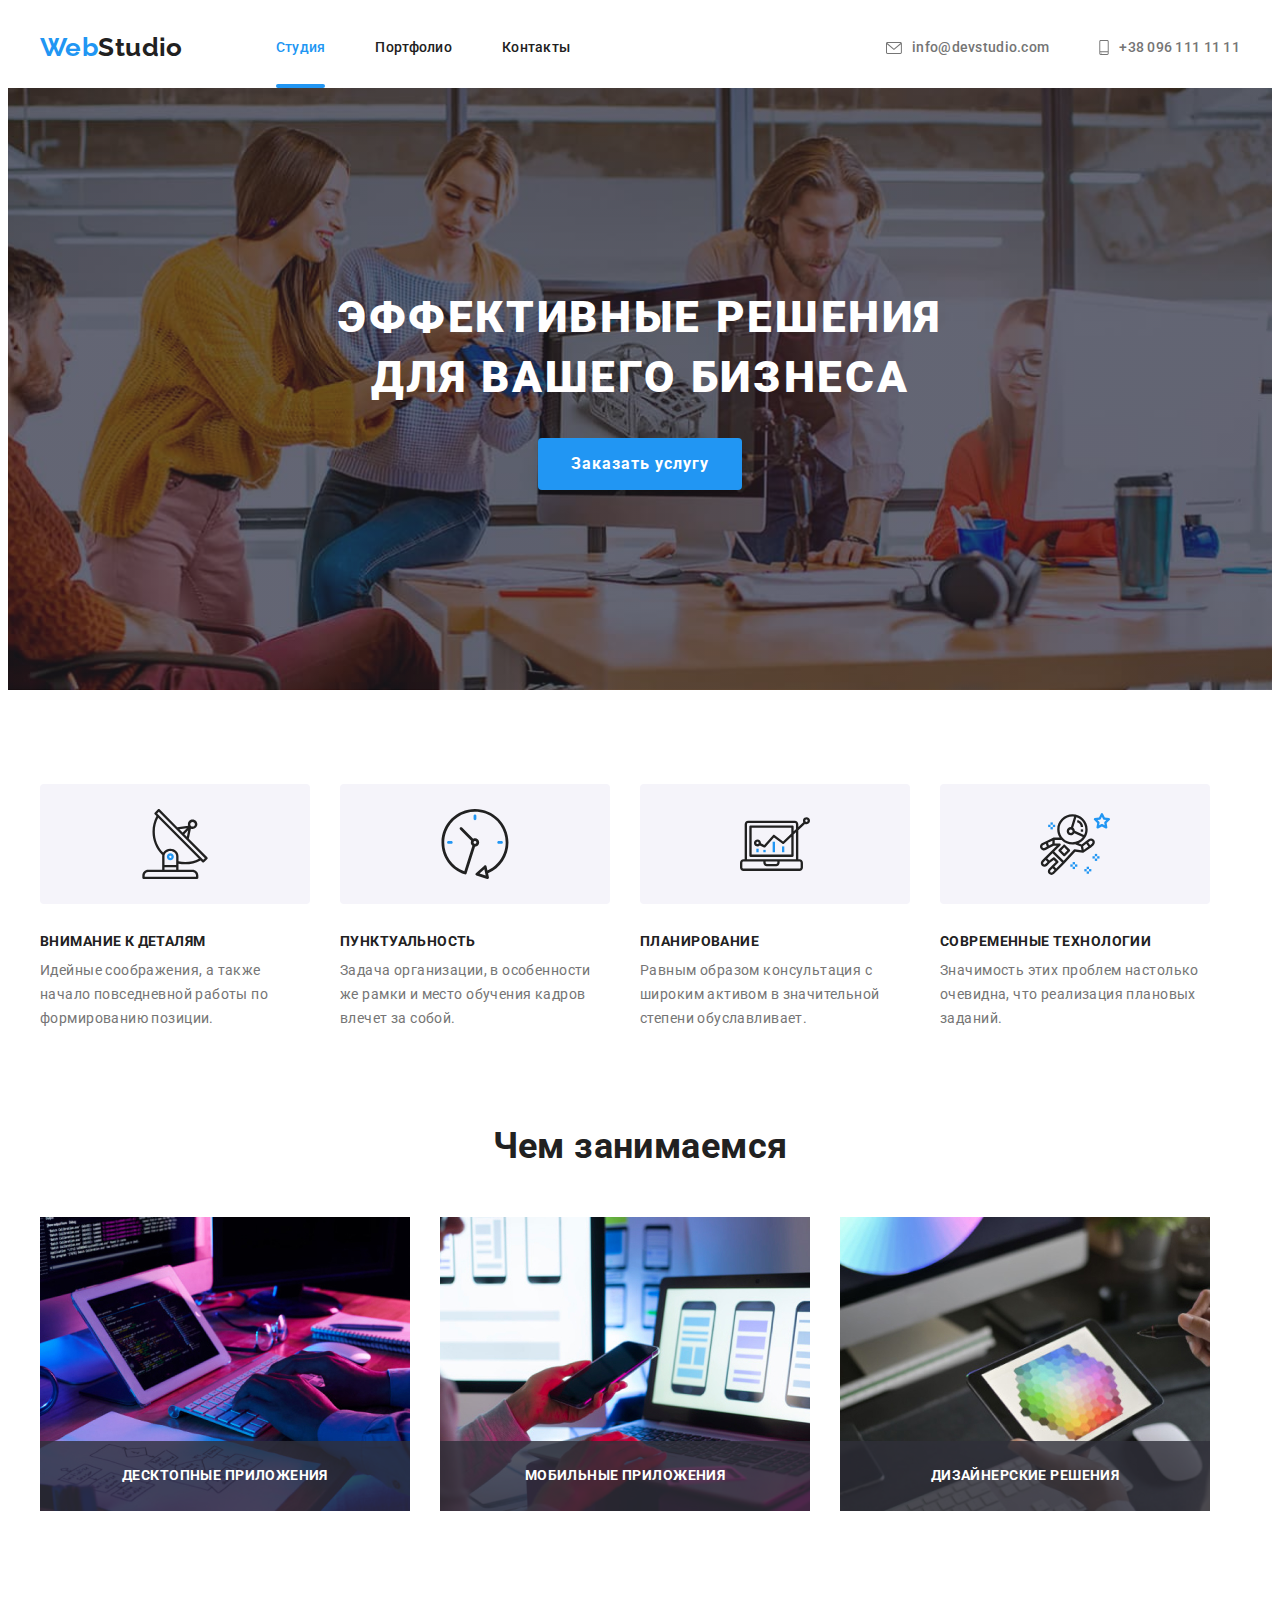
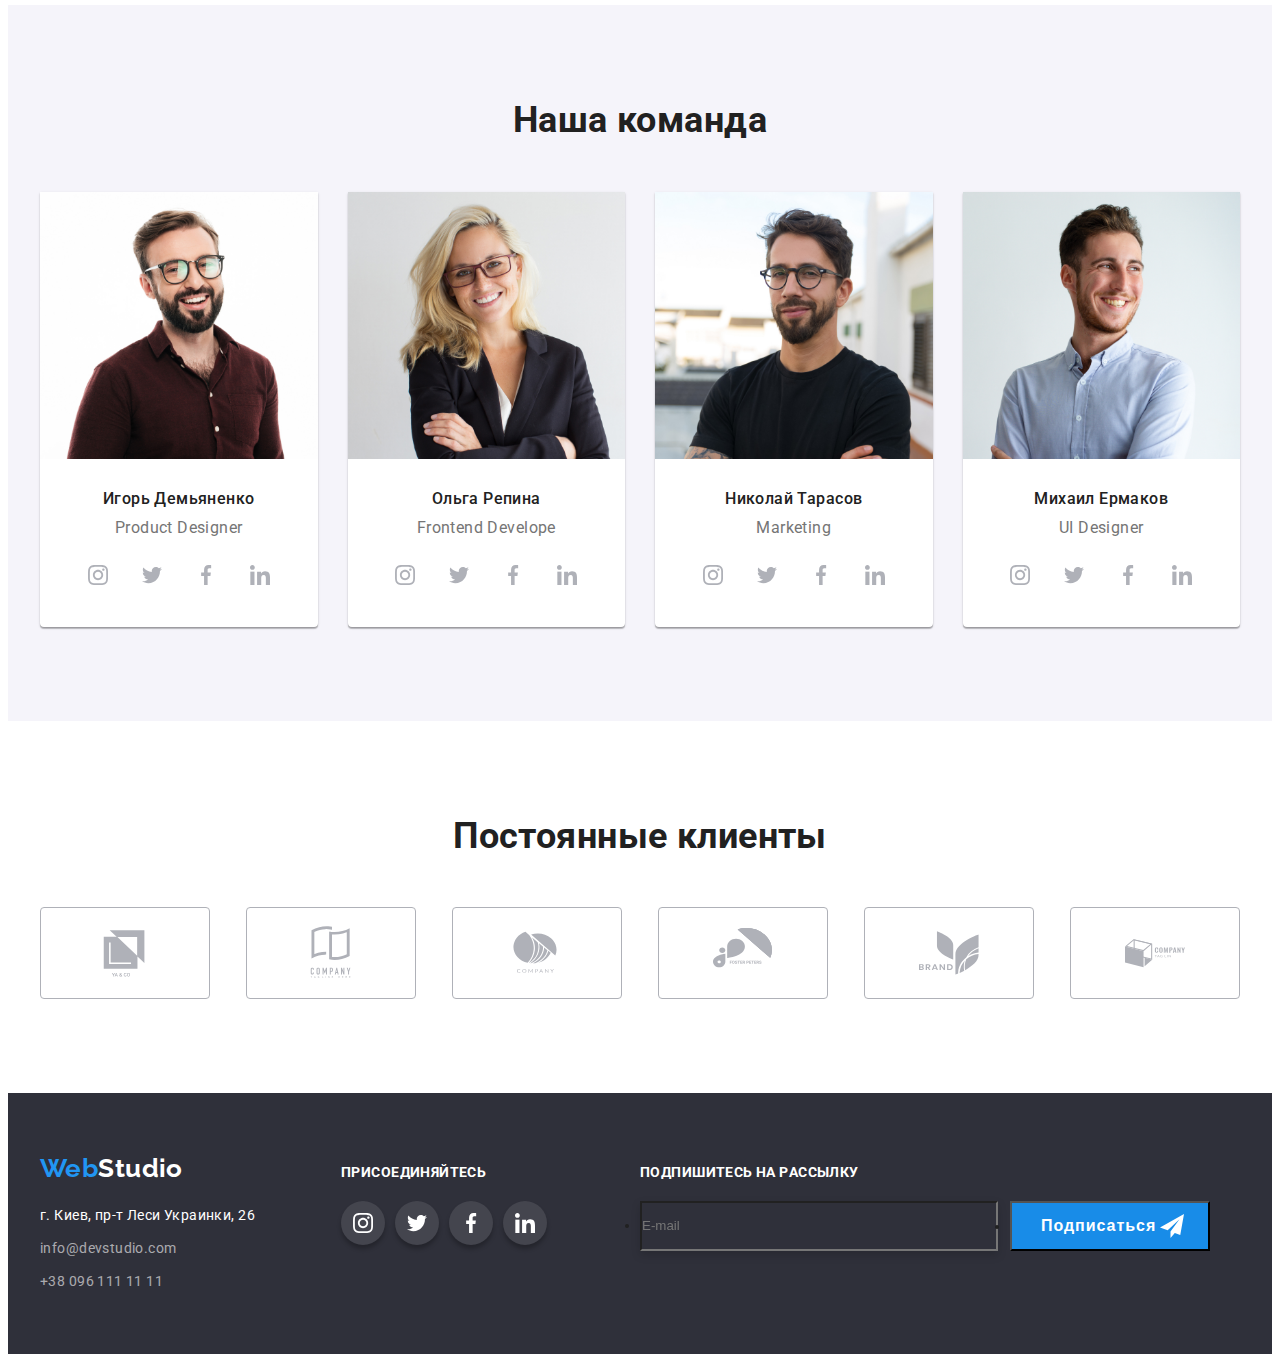
==== index.html @ fbd54453 "hw6" ====
<!DOCTYPE html>
<html lang="ru">
  <head>
    <meta charset="UTF-8" />
    <meta http-equiv="X-UA-Compatible" content="IE=edge" />
    <meta name="viewport" content="width=device-width, initial-scale=1.0" />
    <title>Document</title>
    <link rel="preconnect" href="https://fonts.googleapis.com" />
    <link rel="preconnect" href="https://fonts.gstatic.com" crossorigin />
    <link
      href="https://fonts.googleapis.com/css2?family=Raleway:wght@700&family=Roboto:wght@400;500;700;900&display=swap"
      rel="stylesheet"
    />
    <link
      rel="stylesheet"
      href="https://cdnjs.cloudflare.com/ajax/libs/modern-normalize/1.1.0/modern-normalize.min.css"
      integrity="sha512-wpPYUAdjBVSE4KJnH1VR1HeZfpl1ub8YT/NKx4PuQ5NmX2tKuGu6U/JRp5y+Y8XG2tV+wKQpNHVUX03MfMFn9Q=="
      crossorigin="anonymous"
      referrerpolicy="no-referrer"
    />
    <link rel="stylesheet" href="./css/styles.css" />
  </head>
  <body>
    <!--шапка-->
    <header class="header">
      <div class="container header-nav">
        <nav class="header-navigation">
          <a class="header-logo link" href=""
            >Web<span class="studio">Studio</span></a
          >
          <ul class="header-list list">
            <li class="header-item">
              <a class="header-link link current" href="./index.html">Студия</a>
            </li>
            <li class="header-item">
              <a href="./portfolio.html" class="header-link link">Портфолио</a>
            </li>
            <li class="header-item">
              <a href="" class="header-link link">Контакты</a>
            </li>
          </ul>
        </nav>
        <ul class="header-contact list">
          <li class="item">
            <a class="header-mail link" href="mailto:info@devstudio.com ">
              <svg class="icon-header-mail" width="16" height="12">
                <use href="./img/symbol-defs.svg#icon-mail"></use>
              </svg>
              info@devstudio.com</a
            >
          </li>
          <li class="item">
            <a class="header-tel link" href="tel:+380961111111">
              <svg class="icon-header-tel" width="10" height="15">
                <use href="./img/symbol-defs.svg#icon-smartphone3"></use>
              </svg>
              +38 096 111 11 11</a
            >
          </li>
        </ul>
      </div>
    </header>
    <main>
      <!--Герой-->
      <section class="hero">
        <div class="container">
          <h1 class="hero-title">
            Эффективные решения <br />для вашего бизнеса
          </h1>
          <button class="hero-btn" type="button" data-modal-open>
            Заказать услугу
          </button>
        </div>
      </section>
      <!--Особенности-->
      <section class="specifics-section">
        <div class="container">
          <h2 class="visually-hidden">Особенности</h2>
          <ul class="specifics-list list">
            <li class="specifics-item">
              <div class="icon">
                <svg class="icon-specifics" width="70" height="70">
                  <use href="./img/symbol-defs.svg#icon-antenna"></use>
                </svg>
              </div>
              <h3 class="specifics-title">Внимание к деталям</h3>
              <p class="specifics-text">
                Идейные соображения, а также начало повседневной работы по
                формированию позиции.
              </p>
            </li>
            <li class="specifics-item">
              <div class="icon">
                <svg class="icon-specifics" width="70" height="70">
                  <use href="./img/symbol-defs.svg#icon-clock"></use>
                </svg>
              </div>
              <h3 class="specifics-title">Пунктуальность</h3>
              <p class="specifics-text">
                Задача организации, в особенности же рамки и место обучения
                кадров влечет за собой.
              </p>
            </li>
            <li class="specifics-item">
              <div class="icon">
                <svg class="icon-specifics" width="70" height="70">
                  <use href="./img/symbol-defs.svg#icon-diagram"></use>
                </svg>
              </div>
              <h3 class="specifics-title">Планирование</h3>
              <p class="specifics-text">
                Равным образом консультация с широким активом в значительной
                степени обуславливает.
              </p>
            </li>
            <li class="specifics-item">
              <div class="icon">
                <svg class="icon-specifics" width="70" height="70">
                  <use href="./img/symbol-defs.svg#icon-astronaut"></use>
                </svg>
              </div>
              <h3 class="specifics-title">Современные технологии</h3>
              <p class="specifics-text">
                Значимость этих проблем настолько очевидна, что реализация
                плановых заданий.
              </p>
            </li>
          </ul>
        </div>
      </section>
      <!--Чем занимаемся-->
      <section class="about-section">
        <div class="container">
          <h2 class="about-title">Чем занимаемся</h2>
          <ul class="about-list list">
            <li class="about-item">
              <div class="box-about">
                <img src="./img/studio/img.jpg" alt="computer" width="370" />
                <p class="text-box-about">Десктопные приложения</p>
              </div>
            </li>
            <li class="about-item">
              <div class="box-about">
                <img src="./img/studio/img(1).jpg" alt="phone" width="370" />
                <p class="text-box-about">Мобильные приложения</p>
              </div>
            </li>
            <li class="about-item">
              <div class="box-about">
                <img src="./img/studio/img(2).jpg" alt="tablet" width="370" />
                <p class="text-box-about">Дизайнерские решения</p>
              </div>
            </li>
          </ul>
        </div>
      </section>
      <!--Наша команда-->
      <section class="team team-section">
        <div class="container">
          <h2 class="team-main-title">Наша команда</h2>
          <ul class="team-list list">
            <li class="team-item">
              <img
                class="team-img"
                src="./img/team/igor.jpg"
                alt="igordemjanenko"
                width="270"
              />
              <div class="name-team">
                <h3 class="team-title">Игорь Демьяненко</h3>
                <p class="team-text">Product Designer</p>
                <div class="icon-team">
                  <ul class="social-icon-list list">
                    <li class="social-icon-item">
                      <a class="icon-social-link" href="">
                        <svg class="icon-social" width="20" height="20">
                          <use
                            href="./img/symbol-defs.svg#icon-instagram"
                          ></use>
                        </svg>
                      </a>
                    </li>
                    <li class="social-icon-item">
                      <a class="icon-social-link" href="">
                        <svg class="icon-social" width="20" height="20">
                          <use href="./img/symbol-defs.svg#icon-twitter"></use>
                        </svg>
                      </a>
                    </li>
                    <li class="social-icon-item">
                      <a class="icon-social-link" href="">
                        <svg class="icon-social" width="20" height="20">
                          <use href="./img/symbol-defs.svg#icon-facebook"></use>
                        </svg>
                      </a>
                    </li>
                    <li class="social-icon-item">
                      <a class="icon-social-link" href="">
                        <svg class="icon-social" width="20" height="20">
                          <use href="./img/symbol-defs.svg#icon-linkedin"></use>
                        </svg>
                      </a>
                    </li>
                  </ul>
                </div>
              </div>
            </li>
            <li class="team-item">
              <img
                class="team-img"
                src="./img/team/olga.jpg"
                alt="olgarepina"
                width="270"
              />
              <div class="name-team">
                <h3 class="team-title">Ольга Репина</h3>
                <p class="team-text">Frontend Develope</p>

                <div class="icon-team">
                  <ul class="social-icon-list list">
                    <li class="social-icon-item">
                      <a class="icon-social-link" href="">
                        <svg class="icon-social" width="20" height="20">
                          <use
                            href="./img/symbol-defs.svg#icon-instagram"
                          ></use>
                        </svg>
                      </a>
                    </li>
                    <li class="social-icon-item">
                      <a class="icon-social-link" href="">
                        <svg class="icon-social" width="20" height="20">
                          <use href="./img/symbol-defs.svg#icon-twitter"></use>
                        </svg>
                      </a>
                    </li>
                    <li class="social-icon-item">
                      <a class="icon-social-link" href="">
                        <svg class="icon-social" width="20" height="20">
                          <use href="./img/symbol-defs.svg#icon-facebook"></use>
                        </svg>
                      </a>
                    </li>
                    <li class="social-icon-item">
                      <a class="icon-social-link" href="">
                        <svg class="icon-social" width="20" height="20">
                          <use href="./img/symbol-defs.svg#icon-linkedin"></use>
                        </svg>
                      </a>
                    </li>
                  </ul>
                </div>
              </div>
            </li>
            <li class="team-item">
              <img
                class="team-img"
                src="./img/team/nikolai.jpg"
                alt="mukolatarasov"
                width="270"
              />
              <div class="name-team">
                <h3 class="team-title">Николай Тарасов</h3>
                <p class="team-text">Marketing</p>
                <div class="icon-team">
                  <ul class="social-icon-list list">
                    <li class="social-icon-item">
                      <a class="icon-social-link" href="">
                        <svg class="icon-social" width="20" height="20">
                          <use
                            href="./img/symbol-defs.svg#icon-instagram"
                          ></use>
                        </svg>
                      </a>
                    </li>
                    <li class="social-icon-item">
                      <a class="icon-social-link" href="">
                        <svg class="icon-social" width="20" height="20">
                          <use href="./img/symbol-defs.svg#icon-twitter"></use>
                        </svg>
                      </a>
                    </li>
                    <li class="social-icon-item">
                      <a class="icon-social-link" href="">
                        <svg class="icon-social" width="20" height="20">
                          <use href="./img/symbol-defs.svg#icon-facebook"></use>
                        </svg>
                      </a>
                    </li>
                    <li class="social-icon-item">
                      <a class="icon-social-link" href="">
                        <svg class="icon-social" width="20" height="20">
                          <use href="./img/symbol-defs.svg#icon-linkedin"></use>
                        </svg>
                      </a>
                    </li>
                  </ul>
                </div>
              </div>
            </li>
            <li class="team-item">
              <img
                class="team-img"
                src="./img/team/muhail.jpg"
                alt="muhailermakov"
                width="270"
              />
              <div class="name-team">
                <h3 class="team-title">Михаил Ермаков</h3>
                <p class="team-text">UI Designer</p>
                <div class="icon-team">
                  <ul class="social-icon-list list">
                    <li class="social-icon-item">
                      <a class="icon-social-link" href="">
                        <svg class="icon-social" width="20" height="20">
                          <use
                            href="./img/symbol-defs.svg#icon-instagram"
                          ></use>
                        </svg>
                      </a>
                    </li>
                    <li class="social-icon-item">
                      <a class="icon-social-link" href="">
                        <svg class="icon-social" width="20" height="20">
                          <use href="./img/symbol-defs.svg#icon-twitter"></use>
                        </svg>
                      </a>
                    </li>
                    <li class="social-icon-item">
                      <a class="icon-social-link" href="">
                        <svg class="icon-social" width="20" height="20">
                          <use href="./img/symbol-defs.svg#icon-facebook"></use>
                        </svg>
                      </a>
                    </li>
                    <li class="social-icon-item">
                      <a class="icon-social-link" href="">
                        <svg class="icon-social" width="20" height="20">
                          <use href="./img/symbol-defs.svg#icon-linkedin"></use>
                        </svg>
                      </a>
                    </li>
                  </ul>
                </div>
              </div>
            </li>
          </ul>
        </div>
      </section>

      <!--Постійні клієнти-->
      <section class="client">
        <div class="container">
          <h2 class="client-title">Постоянные клиенты</h2>
          <ul class="client-list list">
            <li class="client-item">
              <a class="link-client" href="">
                <svg class="icon-client" width="106" height="60">
                  <use href="./img/symbol-defs.svg#icon-client1"></use>
                </svg>
              </a>
            </li>
            <li class="client-item">
              <a class="link-client" href="">
                <svg class="icon-client" width="106" height="60">
                  <use href="./img/symbol-defs.svg#icon-client2"></use>
                </svg>
              </a>
            </li>
            <li class="client-item">
              <a class="link-client" href="">
                <svg class="icon-client" width="106" height="60">
                  <use href="./img/symbol-defs.svg#icon-client3"></use>
                </svg>
              </a>
            </li>
            <li class="client-item">
              <a class="link-client" href="">
                <svg class="icon-client" width="106" height="60">
                  <use href="./img/symbol-defs.svg#icon-client4"></use>
                </svg>
              </a>
            </li>
            <li class="client-item">
              <a class="link-client" href="">
                <svg class="icon-client" width="106" height="60">
                  <use href="./img/symbol-defs.svg#icon-client5"></use>
                </svg>
              </a>
            </li>
            <li class="client-item">
              <a class="link-client" href="">
                <svg class="icon-client" width="106" height="60">
                  <use href="./img/symbol-defs.svg#icon-client6"></use>
                </svg>
              </a>
            </li>
          </ul>
        </div>
      </section>
    </main>
    <footer class="footer">
      <div class="container footer-container">
        <div class="footermain">
          <a class="footer-logo link" href=""
            >Web<span class="footer-studio">Studio</span></a
          >
          <address class="footermain">
            <ul class="footer-list list">
              <li class="footer-item">
                <a
                  class="footer-address link"
                  href="https://goo.gl/maps/f1McvQRz6KP4o4kd8"
                  target="blank"
                  rel="noopener noreferrer"
                >
                  г. Киев, пр-т Леси Украинки, 26</a
                >
              </li>
              <li class="footer-item">
                <a class="footer-mail link" href="mailto:info@devstudio.com "
                  >info@devstudio.com</a
                >
              </li>
              <li class="footer-item">
                <a class="footer-tel link" href="tel:+380961111111"
                  >+38 096 111 11 11</a
                >
              </li>
            </ul>
          </address>
        </div>
        <div class="footer-icon">
          <p class="footer-text">ПРИСОЕДИНЯЙТЕСЬ</p>
          <ul class="footer-icon-list list">
            <li class="footer-icon-item">
              <a class="footer-link-item" href="">
                <svg class="icon-footer" width="20" height="20">
                  <use href="./img/symbol-defs.svg#icon-instagram"></use>
                </svg>
              </a>
            </li>
            <li class="footer-icon-item">
              <a class="footer-link-item" href="">
                <svg class="" width="20" height="20">
                  <use href="./img/symbol-defs.svg#icon-twitter"></use>
                </svg>
              </a>
            </li>
            <li class="footer-icon-item">
              <a class="footer-link-item" href="">
                <svg class="" width="20" height="20">
                  <use href="./img/symbol-defs.svg#icon-facebook"></use>
                </svg>
              </a>
            </li>
            <li class="footer-icon-item">
              <a class="footer-link-item" href="">
                <svg class="" width="20" height="20">
                  <use href="./img/symbol-defs.svg#icon-linkedin"></use>
                </svg>
              </a>
            </li>
          </ul>
        </div>



        <!--підписка на розсилку-->

        <div class="mail-input">
          <p class="input-text">ПОДПИШИТЕСЬ НА РAССЫЛКУ</p>
          <form class="input">
            <ul class="input-list">
              <li class="input-item">
              <label class="mail-input-label">
                <input
                  type="email"
                  name="mail"
                  placeholder="E-mail"
                  class="mail-input-bg"
                />
              </label>
              </li>
              <li class="input-item">
                <button class="footer-bg" type="submit">Подписаться
                  <svg class="icon-input" width="24" height="24">
                  <use href="./img/symbol-defs.svg#icon-send"></use>
                </svg>
                </button>
                
                </li>
              </ul>
         </div>
          </form>
        </div>
      </div>
    </footer>
    <div class="backdrop is-hidden" data-modal>
      <div class="modal">
        <button class="btn-modal" type="button" data-modal-close>
          <svg class="close-icon" width="18" height="18">
            <use href="./img/symbol-defs.svg#icon-close"></use>
          </svg>
        </button>

        <!--спливаюче вікно на "героєві"-->

        <form class="windows-form" autocomplete="off">
          <h2 class="form-text">Оставьте свои данные, мы вам перезвоним</h2>

          <label class="form-element " for="name"
            >Имя

            <input class="form-input" type="text" name="name" />
            <svg class="form-icon" width="18" height="18">
              <use href="./img/symbol-defs.svg#icon-person-black-18dp"></use>
            </svg>
          </label>

          <label for="tel" class="form-element "
            >Телефон
            <input class="form-input" type="tel" name="tel" />
            <svg class="form-icon" width="18" height="18">
              <use href="./img/symbol-defs.svg#icon-phone"></use>
            </svg>
          </label>

          <label for="email" class="form-element "
            >Пошта
            <input class="form-input" type="email" name="email" />
            <svg class="form-icon" width="18" height="18">
              <use href="./img/symbol-defs.svg#icon-email"></use>
            </svg>
          </label>

          <label class="form-element "
            >Коментарий
            <textarea
              class="textarea"
              name="comment"
              id=""
              cols="30"
              rows="10"
              placeholder="Введите текст"
            ></textarea>
          </label>

          <label class="checkbox">
            <input
              class="checkbox-input"
              type="checkbox"
              name=""
              value=""
              checked
            />
            <span class="box"></span>
            Соглашаюсь с рассылкой и принимаю
            <a href="" class="box-link"> Условия договора</a>
          </label>

          <button class="input-btn-modal" type="submit">Отправить</button>
        </form>
      </div>
    </div>

    <script src="./js/modal.js"></script>
  </body>
</html>
---- css/styles.css ----
/*Колір*/

:root{
    --title-text-color: #212121;
    --hero-text-color: #FFFFFF;
    --primary-text-color: #757575;
    --btn-second-color: #188CE8;
    --accent-color: #2196F3;
    --background-team-color:#F5F4FA;
    --background-color:#2F303A;
    --background-portfolio:#E5E5E5;
    --border-color:#ECECEC;
    --vector-color: #000000 ;
    --container-border-color: #EEEEEE;
    --icon-color:#AFB1B8;
}
body {
    font-family: Roboto,sans-serif;
    font-style: normal;
    font-size: 14px;
    letter-spacing: 0.03em;
    color: var(--title-text-color);
    background-color: var(--hero-text-color);
}
p, 
h1,
h2,
h3,
h4,
h5,
h6 {
    margin: 0;
}

    

img{
    display: block;
    height: auto;
    width: 100%;
    
}
.link{
    text-decoration: none;
}
.list{
    list-style: none;
    padding-left: 0;
    margin: 0;
}
.container{
    width: 1200px;
    padding-left: 15px;
    padding-right: 15px;
    margin: 0 auto;
}



/* шапка*/
.header-navigation{
    display: flex;
    align-items: center;
}
.header .container{
    display: flex;
    align-items: center;
}
.header-logo{
    padding-top: 24px;
    padding-bottom: 25px;
    font-family: Raleway,sans-serif;
    color: var(--accent-color);
    font-weight: 700;
    font-size: 26px;
    font-style: normal;
    line-height: 1.19;
    margin-right: 93px;
  
}
.studio{
    color: var(--title-text-color);
}
.header-link{
    font-weight: 500;
    line-height: 1.14;
    letter-spacing: 0.02em;
    color: var(--title-text-color); 
    transition: color 250ms cubic-bezier(0.4, 0, 0.2, 1);
}
.header-link:hover,
.header-link:focus{
    color: var(--accent-color);
}
header a{
    padding: 24px 0px;
}

.header-list{
    display: flex;
    align-items: center;
}
.header-list .link{

    display: block;
    padding-top: 32px;
    padding-bottom: 32px;
}
.header-list .header-item:not(:last-child){
    margin-right: 50px;
}
.header-list .header-link{
    position: relative;
    padding-bottom: 32px;
}
.header-list .current::after{
    content: "";
    position: absolute;
    bottom: 0;
    left: 0;
    width: 100%;
    height: 4px;
    background: var(--accent-color);
    border-radius: 2px;
}
.header-contact{
    margin-left: auto;
    display: flex;
}
.header-contact .item + .item{
    margin-left: 50px;
}
.header-nav{
    display: flex;
    align-items: center;
}

.header-mail{
    display: flex;
    justify-content: center;
    align-items: center;
    font-weight: 500;
    line-height: 1.14;
    letter-spacing: 0.02em;
    color: var(--primary-text-color);
    transition: color 250ms cubic-bezier(0.4, 0, 0.2, 1);
}
.header-tel{
    display: flex;
    justify-content: center;
    align-items: center;
    font-weight: 500;
    line-height: 1.14;
    letter-spacing: 0.02em;
    color: var(--primary-text-color);
    transition: color 250ms cubic-bezier(0.4, 0, 0.2, 1);
}
.header-mail:hover,
.header-mail:focus{
    color: var(--accent-color);
}
.header-tel:hover,
.header-tel:focus{
    color: var(--accent-color);
}
.current {
    color: var(--accent-color);
}

.icon-header-mail{
    margin-right: 10px;
    fill: currentColor;
}
.icon-header-tel {
    margin-right: 10px;
    fill: currentColor;
}
.header-mail:hover,
.header-mail:focus{
    fill:var(--accent-color)
}
/*герой*/
.hero{
    background-color: var(--background-color);
    text-align: center;
    padding-top: 200px;
    padding-bottom: 200px;

    max-width: 1600px;
    margin-left: auto;
    margin-right: auto;
    background-image: linear-gradient(rgba(47, 48, 58, 0.4), rgba(47, 48, 58, 0.4)), url(../img/hero/hero.jpg);
    background-repeat: no-repeat;
    background-position: center;
    background-size: cover;
}
.hero-title{
    font-weight: 900;
    font-size: 44px;
    line-height: 1.36;
    text-align: center;
    letter-spacing: 0.06em;
    text-transform: uppercase;
    color: var(--hero-text-color);
    margin-top: 0;
    margin-bottom: 30px;
}
.hero-btn{
    border-radius: 4px;
    border:1px solid transparent;
    box-shadow: 0px 4px 4px rgba(0, 0, 0, 0.15);
    padding: 10px 32px;
    font-family: inherit;
    font-weight: 700;
    font-size: 16px;
    line-height: 1.87;
    text-align: center;
    letter-spacing: 0.06em;
    color:var(--hero-text-color);
    background-color: var(--accent-color);
    cursor: pointer;
    transition: background-color 250ms cubic-bezier(0.4, 0, 0.2, 1);
    
}
.hero-btn:hover, 
.hero-btn:focus{
    background-color: var(--btn-second-color);
}


 /*особливості*/
 /*схований заголовок*/
 .visually-hidden{
     position: absolute;
     white-space: nowrap;
     width: 1px;
     height: 1px;
     overflow: hidden;
     border: 0;
     padding: 0;
     clip: rect(0 0 0 0);
     clip-path: inset(50%);
     margin: -1px;
 }
 .specifics-list{
     display: flex;
 }
 .specifics-section{
     margin-top: 0;
     padding-top: 94px;
     padding-bottom: 94px;
 }
 .specifics-list > .specifics-item:not(:first-child){
     margin-left: 30px;
 }
 .specifics-item{
     width: 270px;
 }
 .specifics-title{
    font-weight: 700;
    font-size: 14px;
    line-height: 1.14;
    text-transform: uppercase;
    color: var(--title-text-color);
    margin-bottom: 10px;
 }
 .specifics-text{
    font-weight: 400;
    line-height: 1.71;
    color: var(--primary-text-color);
 }
 /*SVG*/

 .icon{
    display: flex;
    align-items: center;
    justify-content: center;
    width: 270px;
    height: 120px;
    background-color: var(--background-team-color);
    border-radius: 4px;
    margin-bottom: 30px;


 }
 /*чим займаємось*/
 .about-section{
     margin-top: 0;
     padding: 0 0 94px 0;
 }
 .about-title{
    font-weight: 700;
    font-size: 36px;
    line-height: 1.17;
    text-align: center;
    color: var(--title-text-color);
    margin-bottom: 50px;
 }
.about-list{
    display: flex;
}
.about-list > .about-item:not(:first-child){
    margin-left: 30px;
}
.box-about{
    position: relative;
}

.text-box-about{
    position: absolute;
    bottom: 0;
    left: 0;
    display: flex;
    justify-content: center;
    align-items: center;
    width: 370px;
    height: 70px;
    font-style: normal;
    font-weight: 700;
    font-size: 14px;
    line-height: 1.14;
    text-align: center;
    letter-spacing: 0.03em;
    text-transform: uppercase;
    color: var(--hero-text-color);
    background-color: rgba(47, 48, 58, 0.8);
    }

 /*команда*/

.team{
    background-color: var(--background-team-color);
 }
 .team-list > .team-item:not(:first-child){
     margin-left: 30px;
 }
 .team-section{
     margin-top: 0;
     padding-top: 94px;
     padding-bottom: 94px;
 }
 .team-main-title{
    font-weight: 700;
    font-size: 36px;
    line-height: 1.17;
    text-align: center;
    color: var(--title-text-color);
    margin-bottom: 50px;
 }
 .team-title{
    font-weight: 500;
    font-size: 16px;
    line-height: 1.19;
    color: var(--title-text-color);
    text-align: center;
    margin-bottom: 10px;
 }
 .team-text{
    font-weight: 400;
    font-size: 16px;
    line-height: 1.19;
    color: var(--primary-text-color);
    text-align: center;
    margin-bottom: 16px;
    
 }
 .name-team{
     padding-top: 30px;
     padding-bottom: 30px;
 }
 .team-item{
     background-color: var(--hero-text-color);
     box-shadow: 0px 1px 3px rgba(0, 0, 0, 0.12),
     0px 1px 1px rgba(0, 0, 0, 0.14),
     0px 2px 1px rgba(0, 0, 0, 0.2);
     border-radius: 0px 0px 4px 4px;
 }
 .team-list{
     display: flex;
 }
 /*Соціальні мережі*/
 .icon-team{
     display: flex;
     align-items: center;
     justify-content: center;
 }
 
 .social-icon-team{
     display: flex;
     align-items: center;
     justify-content: center;
     margin-bottom: 30px;
     fill: var(--icon-color);
 }

.icon-social-link{
    width: 44px;
    height: 44px;
    align-items: center;
    justify-content: center;
    fill:  var(--icon-color);
    display: flex;
    border-radius: 50%;
    cursor: pointer;
    transition: background-color  250ms cubic-bezier(0.4, 0, 0.2, 1),
    fill 250ms cubic-bezier(0.4, 0, 0.2, 1);
}

 .social-icon-item:not(:last-child){
     margin-right: 10px;
 }
 .social-icon-list{
     display: flex;
     justify-content: center;
 }
 

.icon-social-link:hover,
.icon-social-link:focus{
     fill:var(--hero-text-color);
     background-color: var(--accent-color);
     border-radius: 50%;
   }   

     


/* ПОСТІЙНІ КЛІЄНТИ*/
.client{
    margin-top: 0;
    padding-top: 94px;
    padding-bottom: 94px;
}
.client-title{
    font-weight: 700;
    font-size: 36px;
    line-height: 1.17;
    text-align: center;
    margin-bottom: 50px;
}
.client-list{
    display: flex;
    align-items: center;
    justify-content: space-between;
}
.client-item{
    text-align: center;
}
.link-client{
    display: flex;
    justify-content: center;
    align-items: center;
    box-sizing: border-box;
    width: 170px;
    height: 92px;
    border: 1px solid var(--icon-color);
    border-radius: 4px;
    margin-left: auto;
    fill: var(--icon-color);
    transition: fill 250ms cubic-bezier(0.4, 0, 0.2, 1),
    border 250ms cubic-bezier(0.4, 0, 0.2, 1);
}




.link-client:hover,
.link-client:focus{
    fill:var(--accent-color);
    border: 1px solid var(--accent-color);
}
.client-list > .client-item:not(:last-child){
    margin-right: 30px;
}
 /*Підвал*/
 .footer{
    background-color: var(--background-color);
    padding-top: 60px;
    padding-bottom: 60px;
 }
 .footer-logo{
    font-family: 'Raleway',sans-serif;
    font-weight: 700;
    font-size: 26px;
    line-height: 1.19;
    color: var(--accent-color);
    display: inline-block;
    margin-bottom: 20px;
 }
 .footer-studio{
     color: var(--hero-text-color);
 }
 address{
     font-style: normal;
     
 }
 .footermain{
 width: 231px;
 }
 .footer-address{
    font-weight: 400;
    line-height: 1.71;
    color:var(--hero-text-color);
 }
 .footer-tel{
    font-weight: 400;
    line-height: 1.71;
    color: rgba(255, 255, 255, 0.6);
    transition: color 250ms cubic-bezier(0.4, 0, 0.2, 1);
 }
 .footer-tel:hover, 
 .footer-tel:hover{
     color: var(--hero-text-color);
 }
 .footer-mail{
    font-weight: 400;
    line-height: 1.71;
    color: rgba(255, 255, 255, 0.6);
    transition: color 250ms cubic-bezier(0.4, 0, 0.2, 1);
 }
 .footer-mail:hover,
 .footer-mail:focus{
     color: var(--hero-text-color);
 }
 .footer-list > .footer-item:not(:last-child){
     margin-bottom: 9px;
 }
 .footer-text{
    font-weight: 700;
    font-size: 14px;
    line-height: 1.14;
    letter-spacing: 0.03em;
    text-transform: uppercase;
    color: var(--hero-text-color);
    margin-bottom: 20px;
 }
 .footer-icon-list{
     display: flex;
 }
.footer-icon-item:not(:last-child){
    margin-right: 10px;
}
.footer-link-item{
    width: 44px;
    height: 44px;
    fill:var(--hero-text-color);
    display: flex;
    align-items: center;
    justify-content: center;
    background-color: rgba(255, 255, 255, 0.1);
    border-radius: 50%;
    box-shadow: 0px 4px 4px rgba(0, 0, 0, 0.25);
    cursor: pointer;
    transition: background-color 250ms cubic-bezier(0.4, 0, 0.2, 1);
}
.footer-icon{
    margin-left: 70px;
   
}
.footer-container{
    display: flex;
    align-items: baseline;
}

.footer-link-item:hover,
.footer-link-item:focus{

   background-color: var(--accent-color);
}


.input{
    width: 100%;
    margin-right: 0;
    padding-right: 0;
}
.input-list{
    display: flex;
    margin: 0;
    padding: 0;
    
}
.input-item:not(:last-child){
    margin-right: 12px;
}
.input-text{
    font-weight: 700;
    line-height: 1.14;
    text-transform: uppercase;
    color: var(--hero-text-color);
    margin-bottom: 20px;
}
.mail-input{
    width: 100%;
    margin-right: 0;
    padding-right: 0;
    margin-left: 93px;
}
.mail-input-label{
    display: inline-flex;
    width: 358px;
    height: 50px;
    filter: drop-shadow(0px 4px 4px rgba(0, 0, 0, 0.15));
    background-color: var(--background-color);
}
.mail-input-div{
    display: flex;
    align-items: center;
    margin-right: auto;
    padding: 0;
    justify-content: space-between;
}
.mail-input-bg{
    width:100%;
    padding: 0;
    background-color: var(--background-color);
    color:var(--hero-text-color);
}
.footer-bg{
    width: 200px;
    height: 50px;
    padding: 10px 28px 10px 29px;
    font-style: normal;
    font-weight: 700;
    font-size: 16px;
    line-height: 30px;
    display: flex;
    align-items: center;
    text-align: center;
    background: var(--btn-second-color);
    
    letter-spacing: 0.06em;
    color: var(--hero-text-color);
    cursor: pointer;
}
.input-btn{
    position: relative;
    width: 200px;
    margin-left: 12px;
    
}
.input-item{
    position: relative;}
   
.icon-input{
    position: absolute;
    fill: var(--hero-text-color);
    margin-left: 119px;
 
}



/*Модальне вікно*/
.backdrop{
    position: fixed;
    left: 0;
    top: 0;
    width: 100vw;
    height: 100vh; ;
    background: rgba(0, 0, 0, 0.2);
    transition: opacity 250ms cubic-bezier(0.4, 0, 0.2, 1),
    visibility 250ms cubic-bezier(0.4, 0, 0.2, 1);
    
}
.backdrop.is-hidden{
    opacity: 0;
    visibility: hidden;
}
.modal{
    position: absolute;
    top: 50%;
    left: 50%;
    transform: translate(-50%,-50%);

    width: 528px;

    background: var(--hero-text-color);
    box-shadow: 0px 1px 3px rgba(0, 0, 0, 0.12),
    0px 1px 1px rgba(0, 0, 0, 0.14),
    0px 2px 1px rgba(0, 0, 0, 0.2);
    border-radius: 4px;
}
    
.btn-modal{
    position:absolute;
    top: 8px;
    right: 8px;

    display: flex;
    justify-content: center;
    align-items: center;
    padding: 0;

    width: 30px;
    height: 30px;
    border-radius: 50%;

    background: var(--hero-text-color);
    border: 1px solid rgba(0, 0, 0, 0.1);
    box-sizing: border-box;
    cursor: pointer;
}
.close-icon{
    fill: var(--vector-color);
    transition: fill 250ms cubic-bezier(0.4, 0, 0.2, 1);
}
.close-icon:hover,
.close-icon:focus{
    fill: var(--accent-color);
}


/*внутрішнє оформлення модал вікна*/
.windows-form{
    padding-left: 41px;
    padding-right: 39px;
}
.form-text{
    font-weight: 700;
    font-size: 20px;
    line-height: 1.15;
    text-align: center;
    
    color: var(--title-text-color);
    margin-top: 40px;
    margin-bottom: 12px;
}

.form-element{
    position: relative;
    display: flex;
    flex-direction: column;
    margin-bottom: 10px;
    box-sizing: border-box;
    border-radius: 4px;
    color: var(--primary-text-color);
   
    transition: fill 250ms cubic-bezier(0.4, 0, 0.2, 1),
    border 250ms cubic-bezier(0.4, 0, 0.2, 1);
    cursor: pointer;
}

.form-element input{
    padding: 11px ;
    padding-left: 42px;
    border: 1px solid rgba(33, 33, 33, 0.2);
    box-sizing: border-box;
    border-radius: 4px;
    cursor: pointer;
    transition: fill 250ms cubic-bezier(0.4, 0, 0.2, 1),
                border 250ms cubic-bezier(0.4, 0, 0.2, 1);
    margin-top: 4px;
}   

.form-input:hover,
.form-input:focus{
    fill: var(--accent-color);
    border: 1px solid var(--accent-color);
}

.form-element label{
    margin-bottom: 4px;
}
.form-comment{
    display: flex;
    flex-direction: column;
    height: 138px;
    margin-bottom: 20px;
}

 label{
    color:var(--primary-text-color);
}
.form-comment ::placeholder{
    color: rgba(117, 117, 117, 0.5);
}
.form-comment textarea{
    width: 448px;
    height: auto;
    resize: none;
    border: 1px solid rgba(33, 33, 33, 0.2);
    box-sizing: border-box;
    border-radius: 4px;
}
.textarea{
    margin-top: 4px;
}
.checkbox{
    font-weight: 400;
    font-size: 14px;
    line-height: 1.71;
    cursor: pointer;
    color: var(--primary-text-color);
}
.checkbox-input{
   appearance: none;
    font-weight: 400;
    font-size: 14px;
    line-height: 1.71;
    width: 16px;
    height: 15px;
    letter-spacing: 0.03em;
    color:var(--primary-text-color);
    cursor: pointer;
}
.box{
    position: absolute;
    width:16px;
    height: 15px;
    margin-left: -22px;
    margin-top: 3px;
    border: 1px solid var(--vector-color);
    border-radius: 2px;
    
}


.checkbox-input:checked + .box{
    background-color: var(--accent-color);
    background-image: url(../img/icon.svg/Vector.svg);
    border: 1px solid var(--accent-color);
   
}
.box-link{
    color: var(--accent-color);
}

.input-btn-modal{
    background: var(--accent-color);
    box-shadow: 0px 4px 4px rgba(0, 0, 0, 0.15);
    border-radius: 4px;
    padding: 10px 55px 10px 56px;

    font-weight: 700;
    font-size: 16px;
    line-height: 1.87;
    
    display: flex;
    align-items: center;
    text-align: center;
    letter-spacing: 0.06em;
    color: #FFFFFF;
    margin-left: 124px;
    margin-top: 30px;
    margin-bottom: 40px;
    cursor: pointer;
}

.form-icon{
    position: absolute;
    top: 50%;
    margin-left: 12px;
    fill:var(--title-text-color);
    cursor: pointer;
    transition: fill 250ms cubic-bezier(0.4, 0, 0.2, 1);
}

.form-input:hover~ .form-icon,
.form-input:focus~ .form-icon{
    fill:var(--accent-color);
}


 /*Портфоліо*/
.portfolio-btn{
    font-family: 'Roboto',sans-serif;
    font-weight: 500;
    font-size: 16px;
    line-height: 1.63;
    text-align: center;
    color: var(--title-text-color);
    cursor: pointer;
    background-color: var(--background-team-color);
    border: 0 solid transparent;
    border-radius: 4px;
    padding: 6px 22px;
    transition: background-color 250ms cubic-bezier(0.4, 0, 0.2, 1);
    
}
.btn{
    color: var(--hero-text-color);
    background-color: var(--accent-color);
}
.portfolio-btn:hover, 
.portfolio-btn:focus{
    background-color: var(--accent-color);
    color: var(--hero-text-color);
    box-shadow: 0px 3px 1px rgba(0, 0, 0, 0.1),
    0px 1px 2px rgba(0, 0, 0, 0.08),
    0px 2px 2px rgba(0, 0, 0, 0.12);
    border-radius: 4px;
}
.portfolio-title{
    font-weight: 700;
    font-size: 18px;
    line-height: 2.0;
    letter-spacing: 0.06em;
    color: var(--title-text-color);
}
.portfolio-text{
    font-weight: 400;
    font-size: 16px;
    line-height: 1.87;
    color: var(--primary-text-color);
}
.portfolio-filter-list{
    display: flex;
    justify-content: center;
    margin-bottom: 50px;
}
.portfolio-filter-list .portfolio-filter-item:not(:last-child){
    margin-right: 8px;
}
.portfolio-filter-item{
    display: flex;
    align-items: center;
}
.portfolio-list{
    padding: 0;
    margin: 0;
    display: flex;
    flex-wrap: wrap;
}
 .portfolio-item {
    width: calc((100% - 60px) / 3);
    margin-left: 30px;
    margin-bottom: 30px; 
    flex-wrap: wrap;
}
.portfolio-item:nth-child(3n+1){
    margin-left: 0;
}
.portfolio-item:nth-last-child(-n+3){
    margin-bottom: 0;
}
.portfolio{
  padding-top: 94px;
  padding-bottom: 94px;
}
.portfolio-section{
    padding: 20px 24px;
    background-color: #FFFFFF;
    border-right: 1px solid var(--container-border-color);
    border-left: 1px solid var(--container-border-color);
    border-bottom: 1px solid var(--container-border-color);
}
.line-portfolio{
    border: 1px solid var(--border-color);
}
.portfolio-list .portfolio-item:hover{
    box-shadow: 0px 1px 1px rgba(0, 0, 0, 0.12), 
    0px 4px 4px rgba(0, 0, 0, 0.06), 
    1px 4px 6px rgba(0, 0, 0, 0.16);
}
/*Спливаюче вікно портфоліо*/
.box-portfolio{
    position: relative;
    overflow: hidden;
}
.portfolio-link{
    transition: background-color 250ms cubic-bezier(0.4, 0, 0.2, 1),
    transform 250ms cubic-bezier(0.4, 0, 0.2, 1);
}
.overlay{
    position: absolute;
    top: 0;
    left: 0;
    width: 100%;
    height: 100%;
    overflow: auto;
    padding: 63px 24px;
    color: var(--hero-text-color);
    font-size: 18px;
    line-height: 1.55;
    transform: translateY(100%);
    transition:  transform 250ms cubic-bezier(0.4, 0, 0.2, 1),
    background-color 250ms cubic-bezier(0.4, 0, 0.2, 1);
}
.portfolio-link:hover .overlay,
.portfolio-link:focus .overlay{
    transform: translateY(0%);
    background-color: rgba(33, 150, 243, 0.9);
}
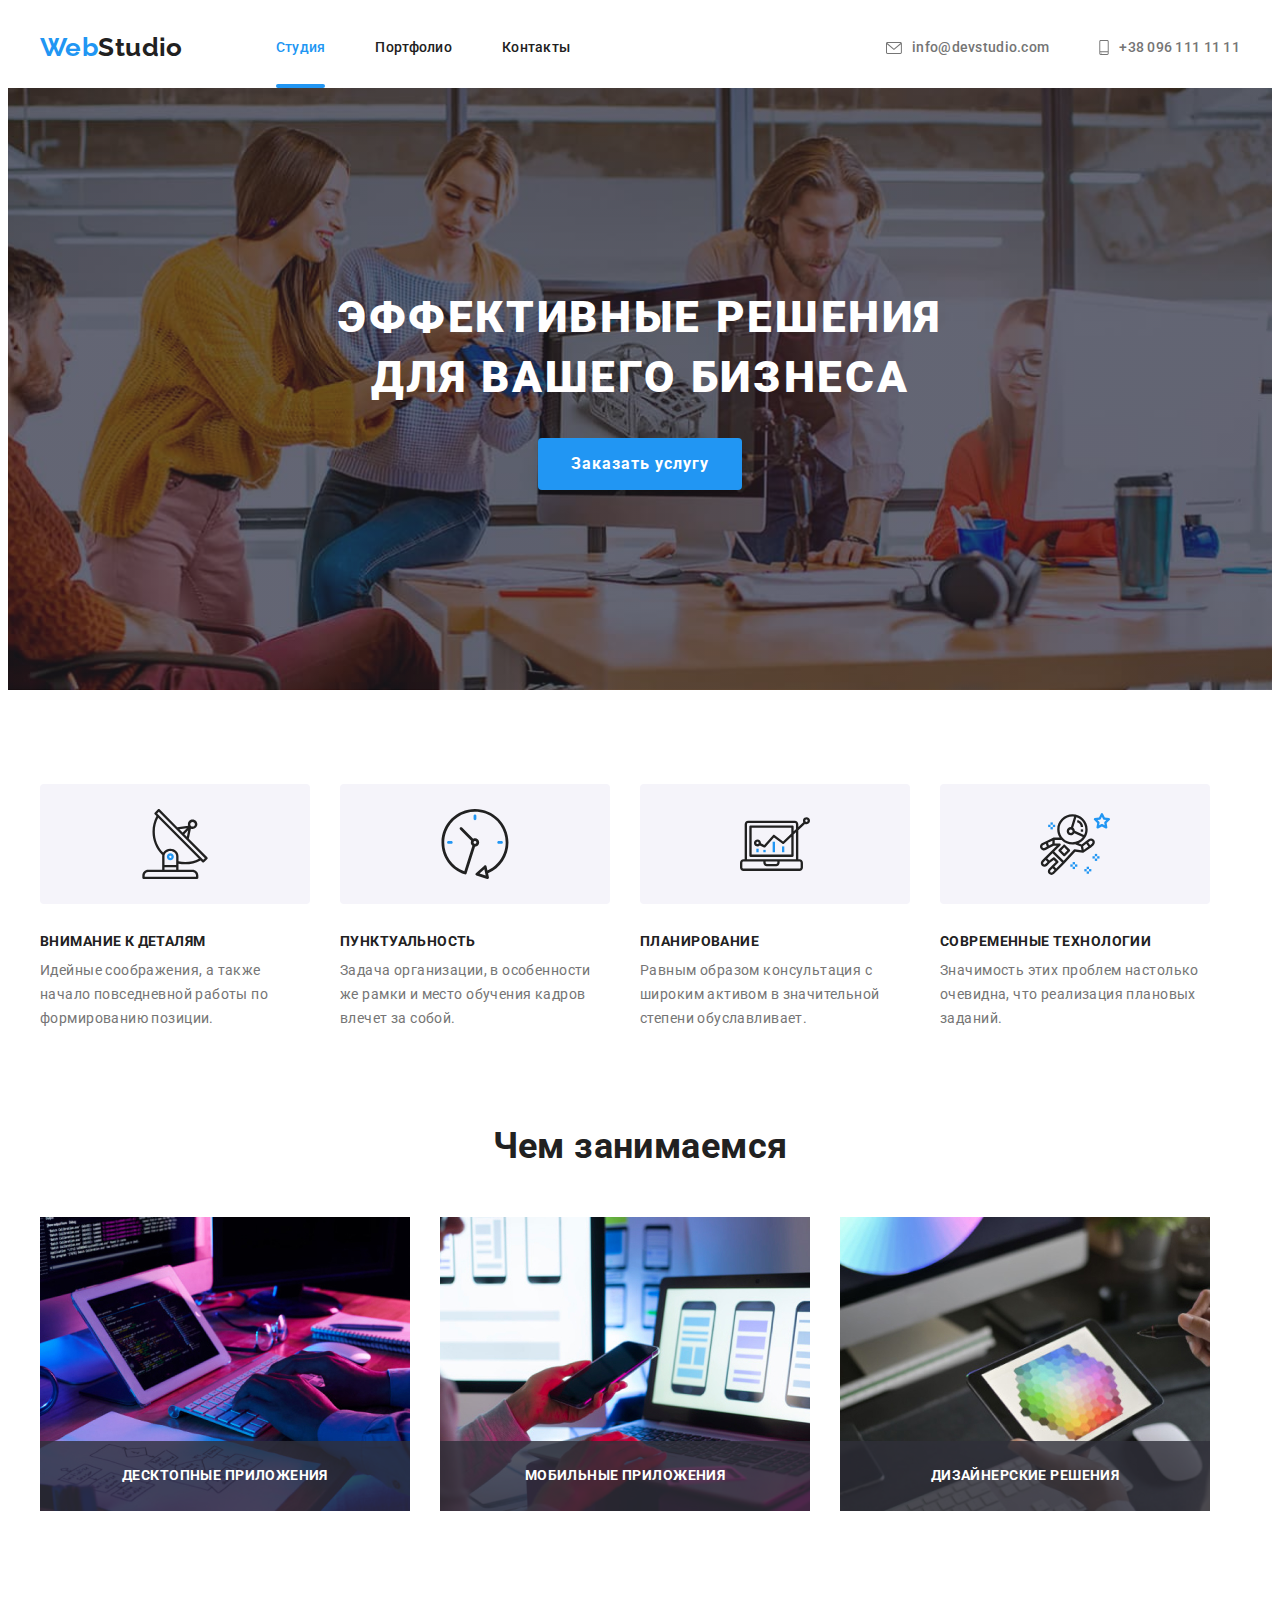
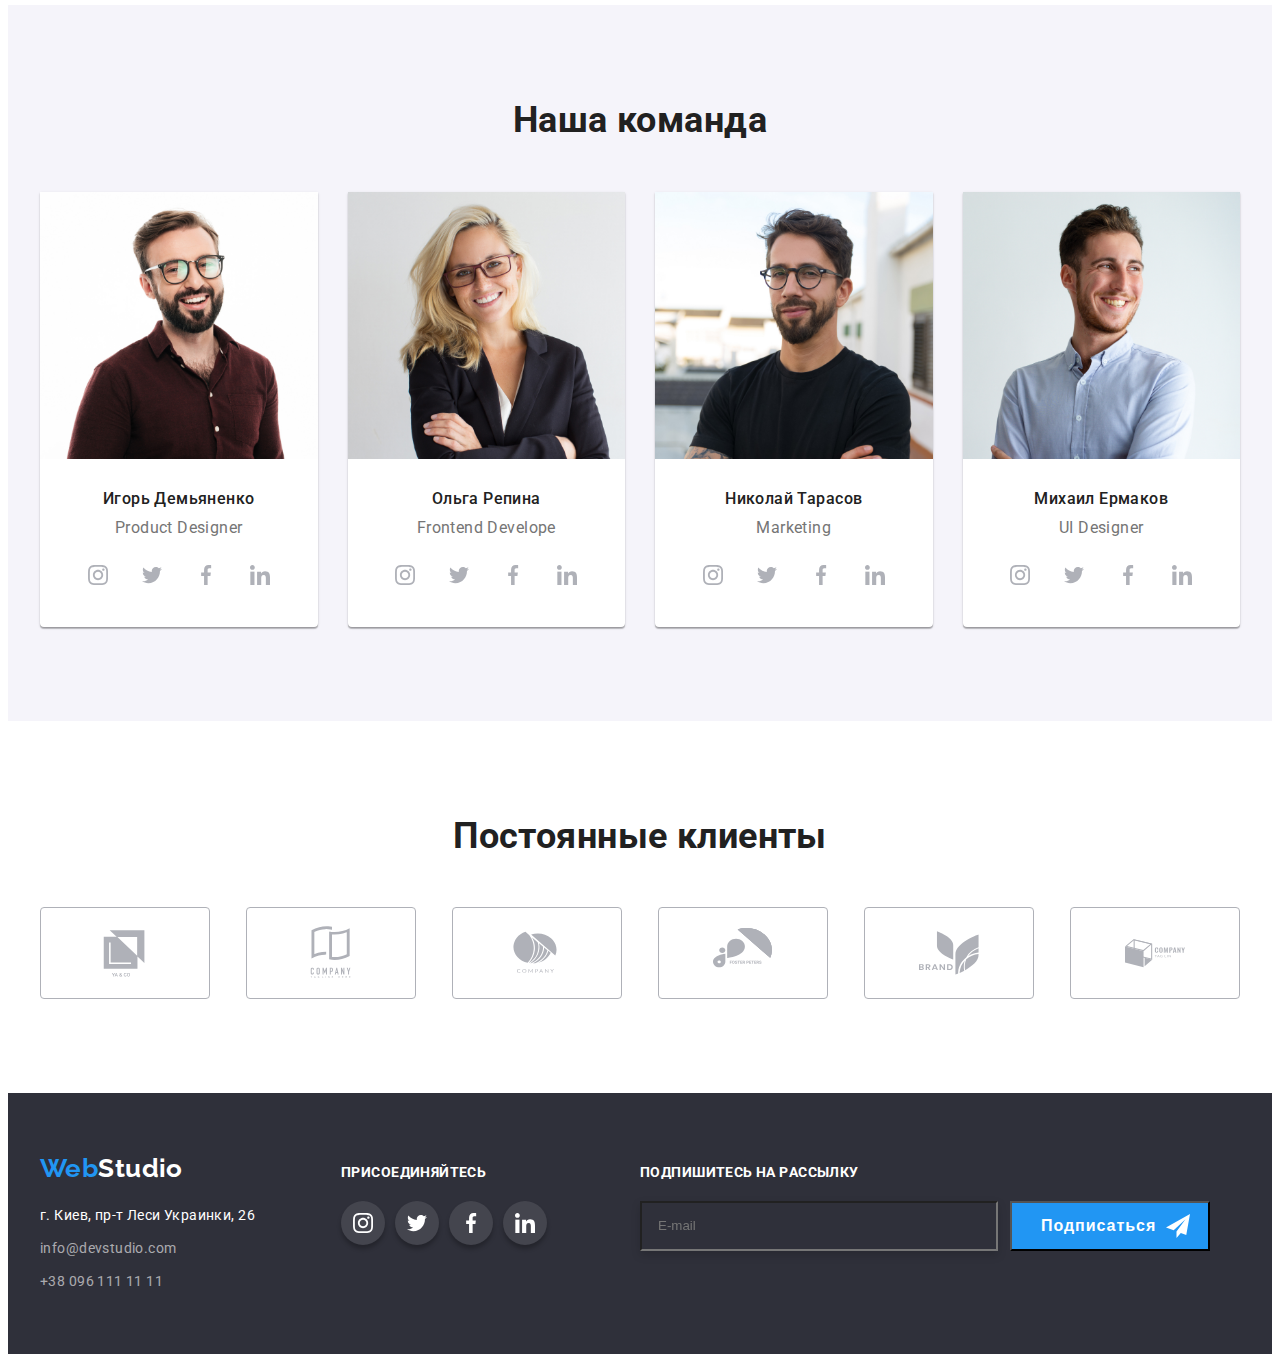
==== commit 7c52a2e1: "hw6" ====
--- a/index.html
+++ b/index.html
@@ -468,29 +468,29 @@
 
         <!--підписка на розсилку-->
 
-        <div class="mail-input">
-          <p class="input-text">ПОДПИШИТЕСЬ НА РAССЫЛКУ</p>
-          <form class="input">
-            <ul class="input-list">
-              <li class="input-item">
+        <div class="mail-input-form">
+
+          <h2 class="input-title">ПОДПИШИТЕСЬ НА РAССЫЛКУ</h2>
+
+          <form class="input-form">
+            
               <label class="mail-input-label">
                 <input
                   type="email"
                   name="mail"
                   placeholder="E-mail"
-                  class="mail-input-bg"
+                  class="mail-input"
                 />
               </label>
-              </li>
-              <li class="input-item">
+             
+              
                 <button class="footer-bg" type="submit">Подписаться
-                  <svg class="icon-input" width="24" height="24">
+                  <svg class="icon-svg-footer" width="24" height="24">
                   <use href="./img/symbol-defs.svg#icon-send"></use>
                 </svg>
                 </button>
                 
-                </li>
-              </ul>
+                
          </div>
           </form>
         </div>
@@ -507,7 +507,7 @@
         <!--спливаюче вікно на "героєві"-->
 
         <form class="windows-form" autocomplete="off">
-          <h2 class="form-text">Оставьте свои данные, мы вам перезвоним</h2>
+          <h2 class="form-title">Оставьте свои данные, мы вам перезвоним</h2>
 
           <label class="form-element " for="name"
             >Имя
@@ -539,7 +539,7 @@
             <textarea
               class="textarea"
               name="comment"
-              id=""
+              id="comment"
               cols="30"
               rows="10"
               placeholder="Введите текст"
@@ -552,11 +552,12 @@
               type="checkbox"
               name=""
               value=""
-              checked
             />
-            <span class="box"></span>
-            Соглашаюсь с рассылкой и принимаю
-            <a href="" class="box-link"> Условия договора</a>
+            <span class="box"> </span>
+            <svg class="checkbox-svg"><use href="./img/symbol-defs.svg#icon-check"></use></svg>
+
+            <p class="checkbox-text">Соглашаюсь с рассылкой и принимаю
+            <a href="" class="box-link"> Условия договора</a></p>
           </label>
 
           <button class="input-btn-modal" type="submit">Отправить</button>
--- a/css/styles.css
+++ b/css/styles.css
@@ -569,85 +569,67 @@
 }
 
 
-.input{
-    width: 100%;
-    margin-right: 0;
-    padding-right: 0;
-}
-.input-list{
-    display: flex;
-    margin: 0;
-    padding: 0;
-    
-}
-.input-item:not(:last-child){
-    margin-right: 12px;
-}
-.input-text{
-    font-weight: 700;
+
+.mail-input-form{
+    margin-left: 93px;
+}
+
+.input-title {
+    margin-bottom: 20px;
+    font-weight: 700;
+    font-size: 14px;
     line-height: 1.14;
     text-transform: uppercase;
     color: var(--hero-text-color);
-    margin-bottom: 20px;
-}
+   
+}
+.input-form{
+    display: flex;
+}
+.mail-input-label{
+    
+}
+
 .mail-input{
-    width: 100%;
-    margin-right: 0;
-    padding-right: 0;
-    margin-left: 93px;
-}
-.mail-input-label{
-    display: inline-flex;
+    margin-right: 12px;
+    padding: 15px 16px;
     width: 358px;
     height: 50px;
+    box-sizing: border-box;
     filter: drop-shadow(0px 4px 4px rgba(0, 0, 0, 0.15));
-    background-color: var(--background-color);
-}
-.mail-input-div{
-    display: flex;
-    align-items: center;
-    margin-right: auto;
-    padding: 0;
-    justify-content: space-between;
-}
-.mail-input-bg{
-    width:100%;
-    padding: 0;
-    background-color: var(--background-color);
-    color:var(--hero-text-color);
-}
-.footer-bg{
+    background: var(--background-color);
+    color: var(--hero-text-color);
+}
+
+.footer-bg {
     width: 200px;
     height: 50px;
-    padding: 10px 28px 10px 29px;
-    font-style: normal;
+    padding-left: 29px;
+    display: flex;
+    align-items: center;
     font-weight: 700;
     font-size: 16px;
-    line-height: 30px;
-    display: flex;
-    align-items: center;
-    text-align: center;
-    background: var(--btn-second-color);
-    
+    line-height: 1.87;
+    display: flex;
+    align-items: center;
+    text-align: center;
     letter-spacing: 0.06em;
+    
+    background-color: var(--accent-color);
     color: var(--hero-text-color);
     cursor: pointer;
 }
-.input-btn{
-    position: relative;
-    width: 200px;
-    margin-left: 12px;
-    
-}
-.input-item{
-    position: relative;}
-   
-.icon-input{
-    position: absolute;
+.icon-svg-footer{
+    margin-left: 10px;
+    width: 24px;
+    height: 24px;
     fill: var(--hero-text-color);
-    margin-left: 119px;
- 
-}
+    transition-property: fill;
+    transition-duration: 250ms;
+    transition-timing-function: cubic-bezier(0.4, 0, 0.2, 1);
+    }
+
+
 
 
 
@@ -716,7 +698,7 @@
     padding-left: 41px;
     padding-right: 39px;
 }
-.form-text{
+.form-title{
     font-weight: 700;
     font-size: 20px;
     line-height: 1.15;
@@ -784,14 +766,26 @@
     border-radius: 4px;
 }
 .textarea{
+    width: 448px;
+    height: 120px;
+    border: 1px solid rgba(33, 33, 33, 0.2);
+    box-sizing: border-box;
+    border-radius: 4px;
+    resize: none;
     margin-top: 4px;
 }
 .checkbox{
+    position: relative;
+    display: flex;
+    align-items: center;
+
     font-weight: 400;
     font-size: 14px;
     line-height: 1.71;
+    letter-spacing: 00.03em;
     cursor: pointer;
     color: var(--primary-text-color);
+    margin-bottom: 30px;
 }
 .checkbox-input{
    appearance: none;
@@ -803,9 +797,10 @@
     letter-spacing: 0.03em;
     color:var(--primary-text-color);
     cursor: pointer;
+    margin-right: 7px;
 }
 .box{
-    position: absolute;
+    display: inline-block;
     width:16px;
     height: 15px;
     margin-left: -22px;
@@ -814,6 +809,21 @@
     border-radius: 2px;
     
 }
+.checkbox-svg{
+    position: absolute;
+    width: 16px;
+    height: 15px;
+    left: 12px;
+    top: 4px;
+    fill: var(--hero-text-color);
+    opacity: 0;
+    transition-property: fill, opacity;
+    transition-duration: 250ms;
+    transition-timing-function: cubic-bezier(0.4, 0, 0.2, 1);
+}
+.checkbox-text{
+    margin-left: 7px;
+}
 
 
 .checkbox-input:checked + .box{
@@ -842,7 +852,7 @@
     letter-spacing: 0.06em;
     color: #FFFFFF;
     margin-left: 124px;
-    margin-top: 30px;
+    
     margin-bottom: 40px;
     cursor: pointer;
 }
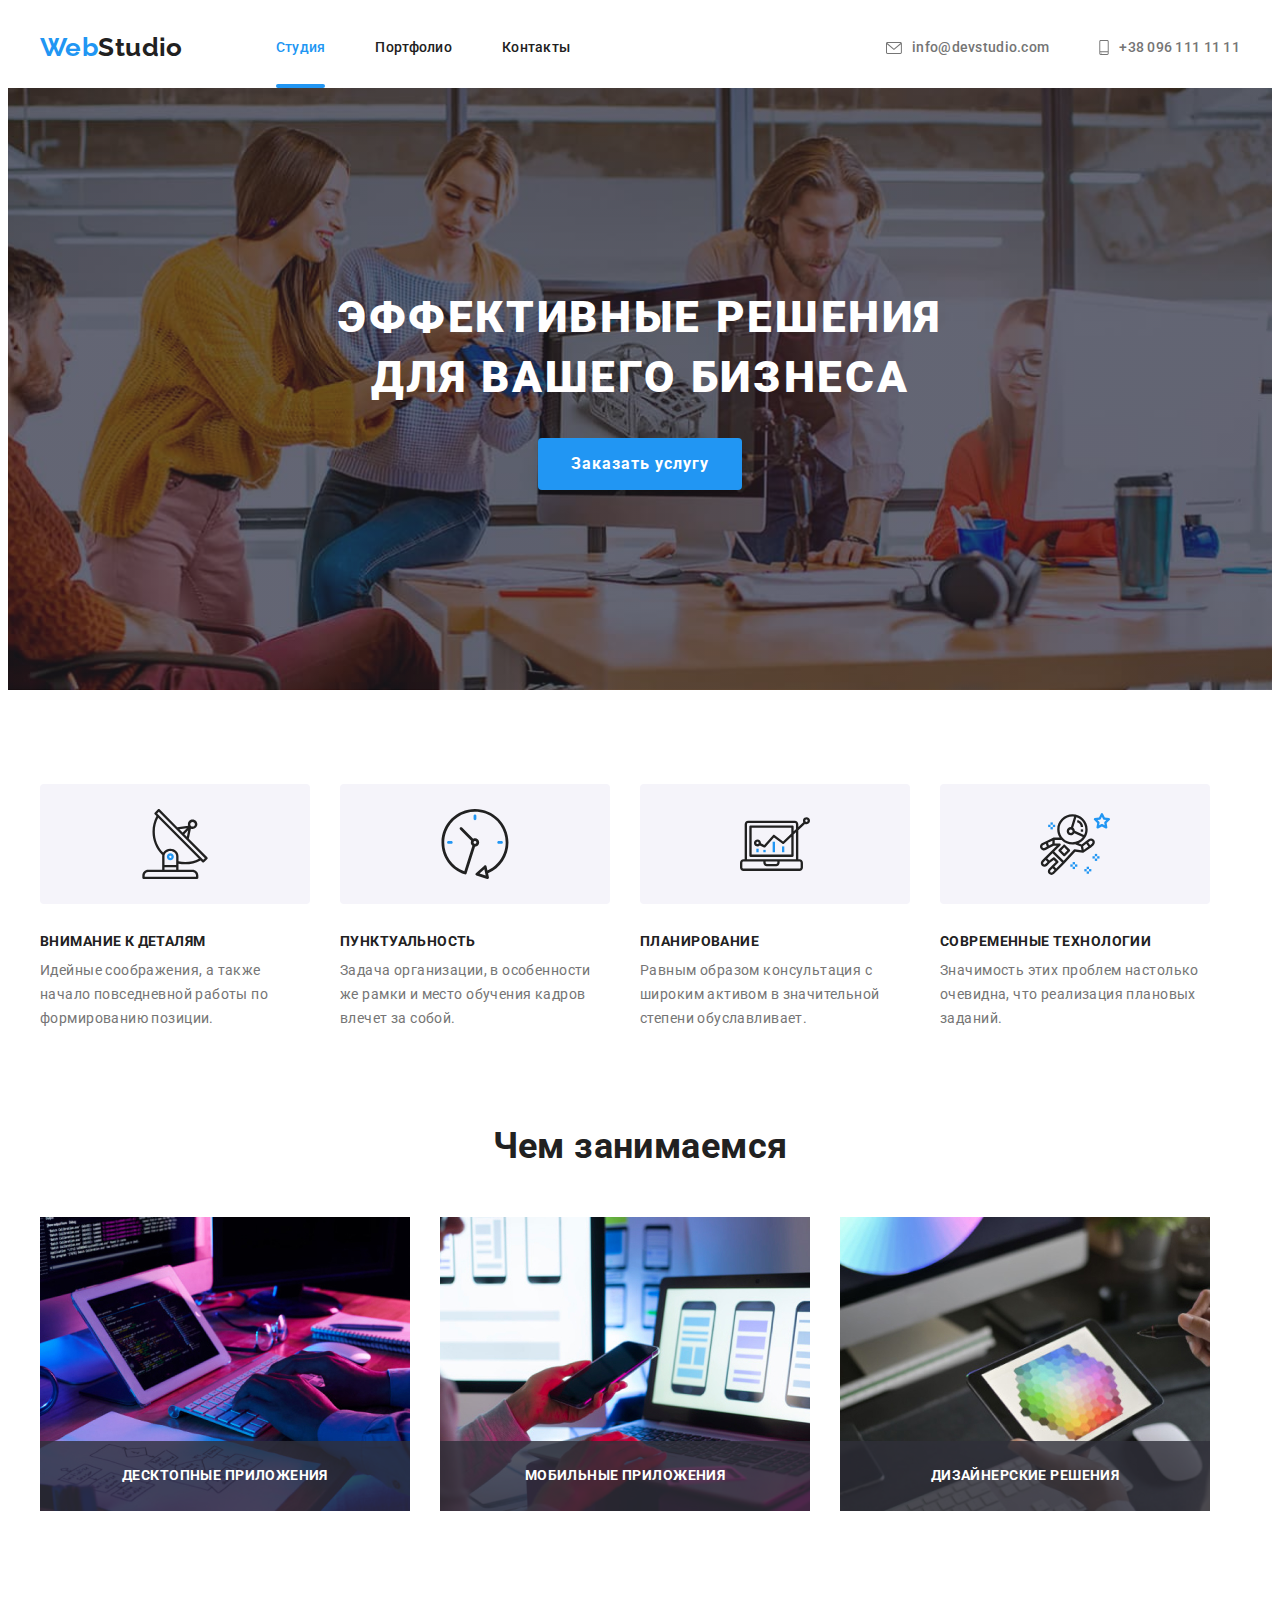
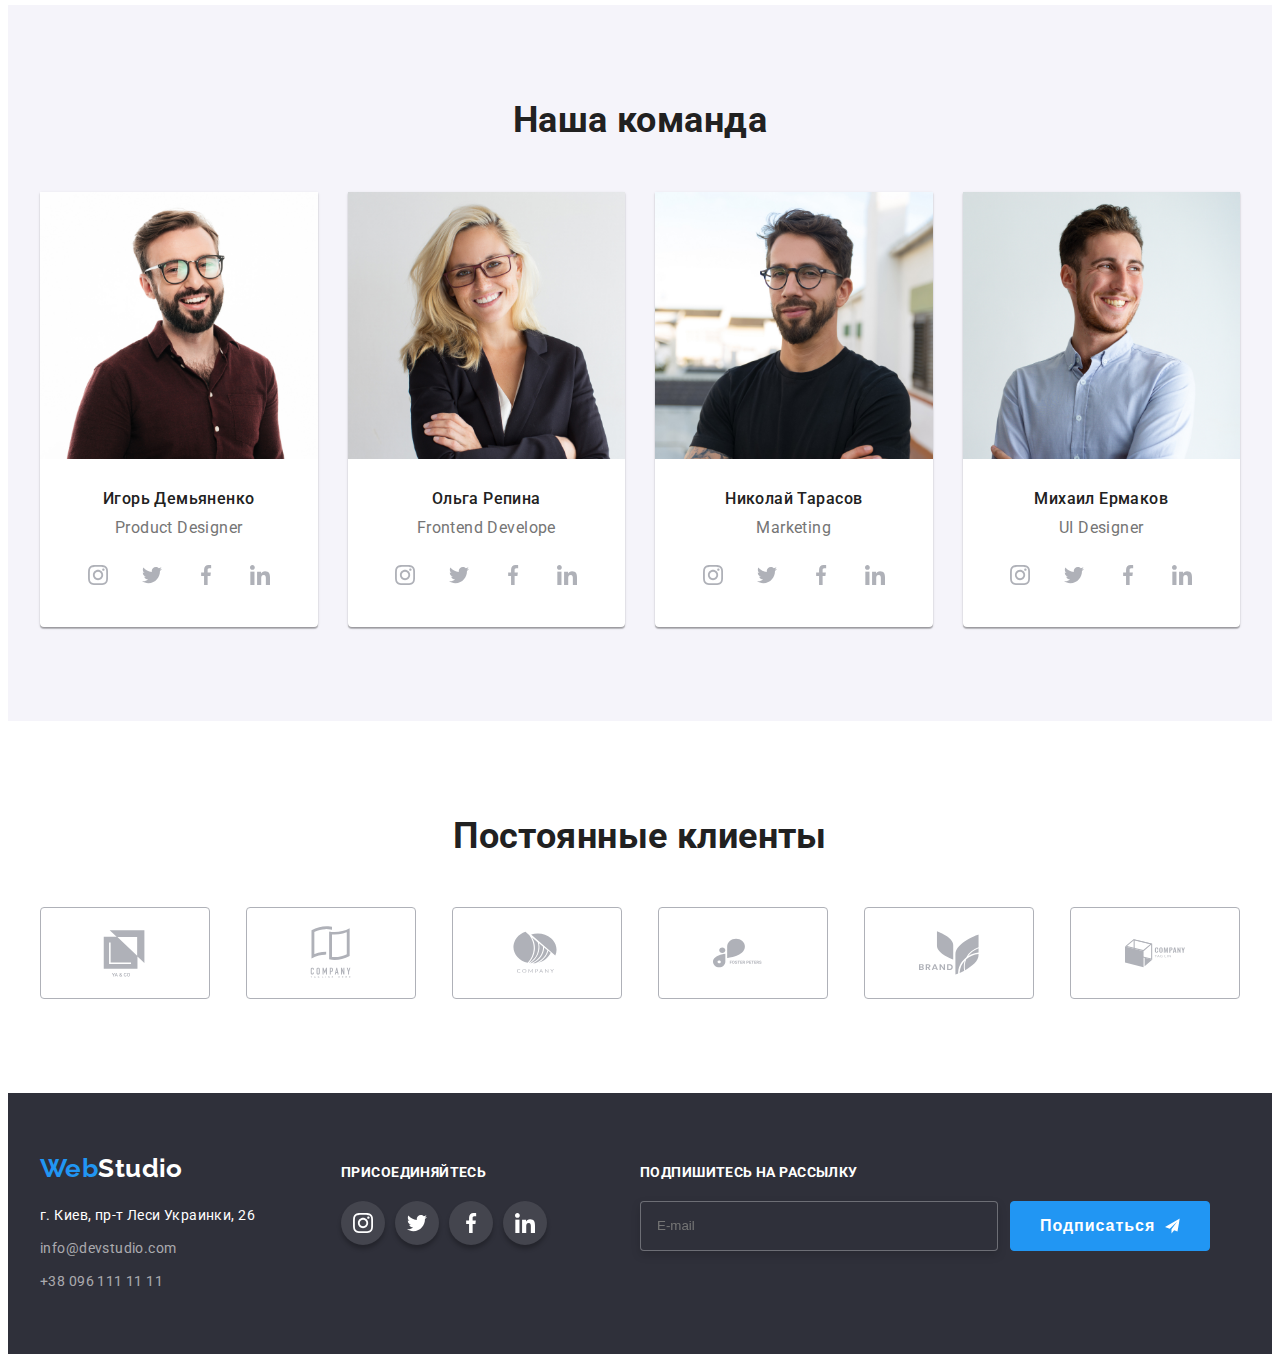
==== commit ea7ab159: "hw6" ====
--- a/index.html
+++ b/index.html
@@ -464,38 +464,32 @@
           </ul>
         </div>
 
-
-
         <!--підписка на розсилку-->
 
         <div class="mail-input-form">
-
-          <h2 class="input-title">ПОДПИШИТЕСЬ НА РAССЫЛКУ</h2>
+          <h2 class="input-title">Подпишитесь на рассылку</h2>
 
           <form class="input-form">
-            
-              <label class="mail-input-label">
-                <input
-                  type="email"
-                  name="mail"
-                  placeholder="E-mail"
-                  class="mail-input"
-                />
-              </label>
-             
-              
-                <button class="footer-bg" type="submit">Подписаться
-                  <svg class="icon-svg-footer" width="24" height="24">
-                  <use href="./img/symbol-defs.svg#icon-send"></use>
-                </svg>
-                </button>
-                
-                
-         </div>
+            <label class="mail-input-label">
+              <input
+                type="email"
+                name="mail"
+                placeholder="E-mail"
+                class="mail-input"
+              />
+            </label>
+
+            <button class="footer-bg" type="submit">
+              Подписаться
+              <svg class="icon-svg-footer" width="24" height="24">
+                <use href="./img/symbol-defs.svg#icon-send"></use>
+              </svg>
+            </button>
           </form>
         </div>
       </div>
     </footer>
+
     <div class="backdrop is-hidden" data-modal>
       <div class="modal">
         <button class="btn-modal" type="button" data-modal-close>
@@ -507,9 +501,9 @@
         <!--спливаюче вікно на "героєві"-->
 
         <form class="windows-form" autocomplete="off">
-          <h2 class="form-title">Оставьте свои данные, мы вам перезвоним</h2>
-
-          <label class="form-element " for="name"
+          <p class="form-title">Оставьте свои данные, мы вам перезвоним</p>
+
+          <label class="form-element" for="name"
             >Имя
 
             <input class="form-input" type="text" name="name" />
@@ -518,7 +512,7 @@
             </svg>
           </label>
 
-          <label for="tel" class="form-element "
+          <label for="tel" class="form-element"
             >Телефон
             <input class="form-input" type="tel" name="tel" />
             <svg class="form-icon" width="18" height="18">
@@ -526,7 +520,7 @@
             </svg>
           </label>
 
-          <label for="email" class="form-element "
+          <label for="email" class="form-element"
             >Пошта
             <input class="form-input" type="email" name="email" />
             <svg class="form-icon" width="18" height="18">
@@ -534,7 +528,7 @@
             </svg>
           </label>
 
-          <label class="form-element "
+          <label class="form-element"
             >Коментарий
             <textarea
               class="textarea"
@@ -547,17 +541,16 @@
           </label>
 
           <label class="checkbox">
-            <input
-              class="checkbox-input"
-              type="checkbox"
-              name=""
-              value=""
-            />
+            <input class="checkbox-input" type="checkbox" name="" value="" />
             <span class="box"> </span>
-            <svg class="checkbox-svg"><use href="./img/symbol-defs.svg#icon-check"></use></svg>
-
-            <p class="checkbox-text">Соглашаюсь с рассылкой и принимаю
-            <a href="" class="box-link"> Условия договора</a></p>
+            <svg class="checkbox-svg">
+              <use href="./img/symbol-defs.svg#icon-check"></use>
+            </svg>
+
+            <p class="checkbox-text">
+              Соглашаюсь с рассылкой и принимаю
+              <a href="" class="box-link"> Условия договора</a>
+            </p>
           </label>
 
           <button class="input-btn-modal" type="submit">Отправить</button>
--- a/css/styles.css
+++ b/css/styles.css
@@ -586,9 +586,6 @@
 .input-form{
     display: flex;
 }
-.mail-input-label{
-    
-}
 
 .mail-input{
     margin-right: 12px;
@@ -596,38 +593,42 @@
     width: 358px;
     height: 50px;
     box-sizing: border-box;
+    border: 1px solid rgba(255, 255, 255, 0.3);
+    border-radius: 4px;
     filter: drop-shadow(0px 4px 4px rgba(0, 0, 0, 0.15));
     background: var(--background-color);
     color: var(--hero-text-color);
+    outline: none;
 }
 
 .footer-bg {
     width: 200px;
     height: 50px;
-    padding-left: 29px;
+    padding:10px 29px;
     display: flex;
     align-items: center;
     font-weight: 700;
     font-size: 16px;
     line-height: 1.87;
-    display: flex;
-    align-items: center;
     text-align: center;
     letter-spacing: 0.06em;
-    
+    border: 1px solid var(--accent-color);
+    border-radius: 4px;
     background-color: var(--accent-color);
     color: var(--hero-text-color);
     cursor: pointer;
+    transition: background-color 250ms cubic-bezier(0.4, 0, 0.2, 1);
 }
 .icon-svg-footer{
     margin-left: 10px;
     width: 24px;
     height: 24px;
     fill: var(--hero-text-color);
-    transition-property: fill;
-    transition-duration: 250ms;
-    transition-timing-function: cubic-bezier(0.4, 0, 0.2, 1);
     }
+.footer-bg:hover,
+.footer-bg:focus{
+    background-color: var(--btn-second-color);
+}
 
 
 
@@ -695,8 +696,7 @@
 
 /*внутрішнє оформлення модал вікна*/
 .windows-form{
-    padding-left: 41px;
-    padding-right: 39px;
+    padding: 40px;
 }
 .form-title{
     font-weight: 700;
@@ -710,6 +710,13 @@
 }
 
 .form-element{
+    font-style: normal;
+    font-weight: 400;
+    font-size: 12px;
+    line-height: 1.17;
+    letter-spacing: 0.01em;
+    color: var(--primary-text-color);
+
     position: relative;
     display: flex;
     flex-direction: column;
@@ -757,27 +764,30 @@
 .form-comment ::placeholder{
     color: rgba(117, 117, 117, 0.5);
 }
-.form-comment textarea{
-    width: 448px;
-    height: auto;
-    resize: none;
-    border: 1px solid rgba(33, 33, 33, 0.2);
-    box-sizing: border-box;
-    border-radius: 4px;
-}
+
 .textarea{
     width: 448px;
     height: 120px;
+    padding-left: 14px;
+    padding-top: 12px;
     border: 1px solid rgba(33, 33, 33, 0.2);
     box-sizing: border-box;
     border-radius: 4px;
     resize: none;
     margin-top: 4px;
-}
+    cursor: pointer;
+    transition: fill 250ms cubic-bezier(0.4, 0, 0.2, 1),
+        border 250ms cubic-bezier(0.4, 0, 0.2, 1);
+}
+.textarea:hover,
+.textarea:focus {
+    fill: var(--accent-color);
+    border: 1px solid var(--accent-color);
+}
+
 .checkbox{
     position: relative;
     display: flex;
-    align-items: center;
 
     font-weight: 400;
     font-size: 14px;
@@ -851,10 +861,18 @@
     text-align: center;
     letter-spacing: 0.06em;
     color: #FFFFFF;
-    margin-left: 124px;
-    
-    margin-bottom: 40px;
-    cursor: pointer;
+    margin: auto;
+    
+    
+    cursor: pointer;
+    transition: background 250ms cubic-bezier(0.4, 0, 0.2, 1),
+    box-shadow 250ms cubic-bezier(0.4, 0, 0.2, 1);
+    }
+
+.input-btn-modal:hover,
+.input-btn-modal:focus{
+    background: var(--btn-second-color);
+    box-shadow: var(--btn-second-color);
 }
 
 .form-icon{
